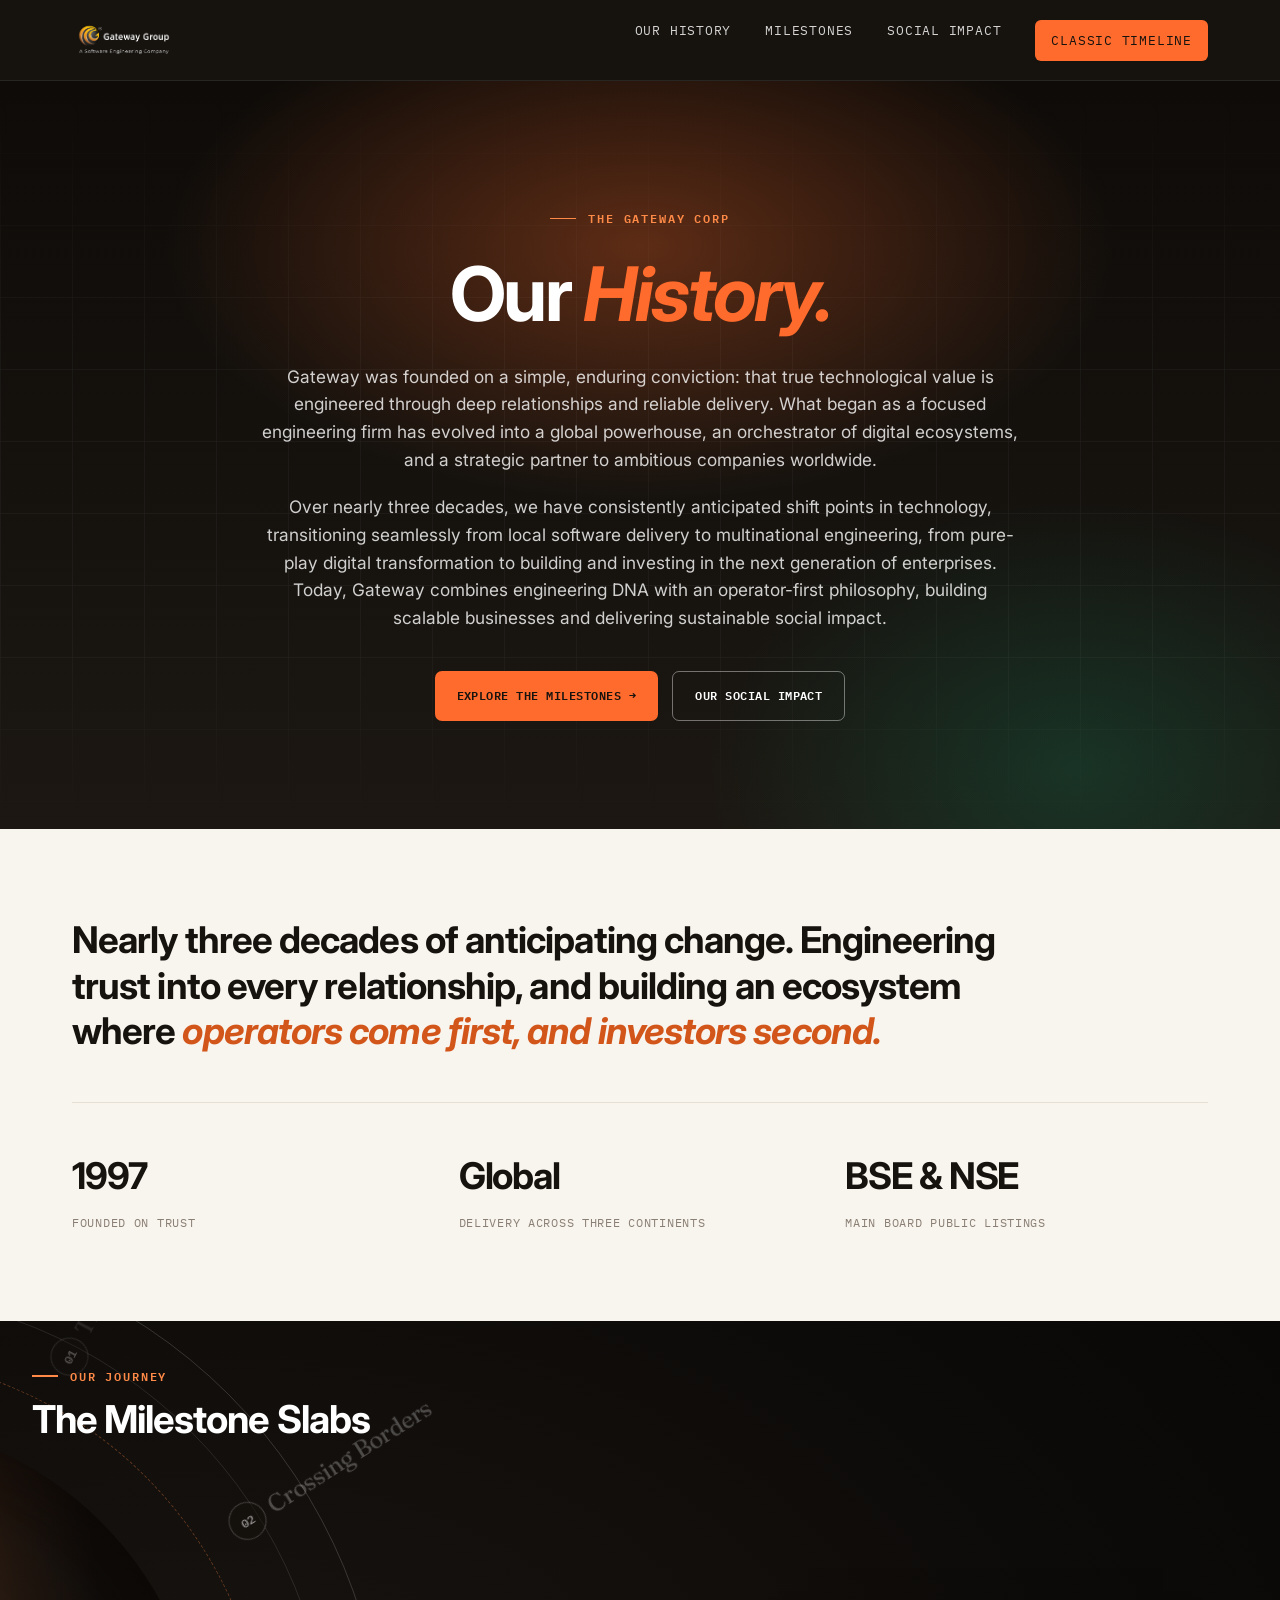
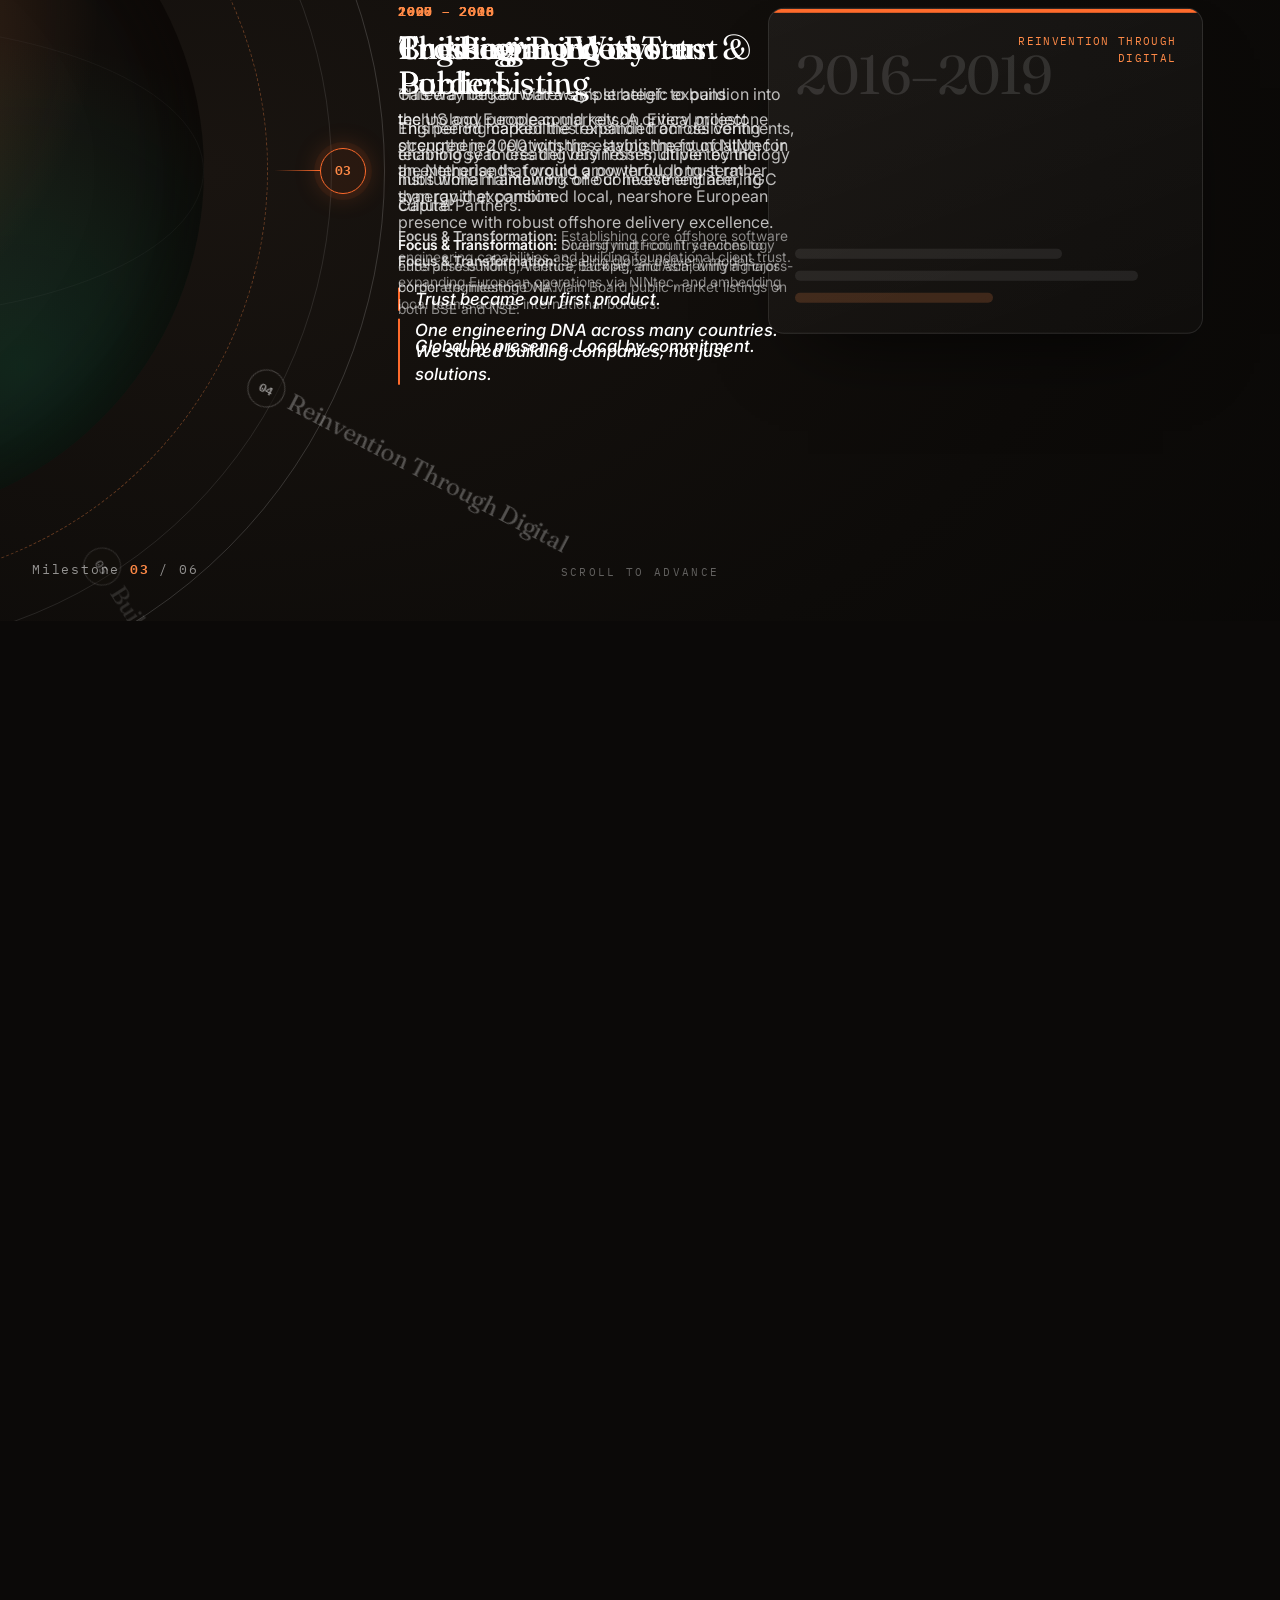
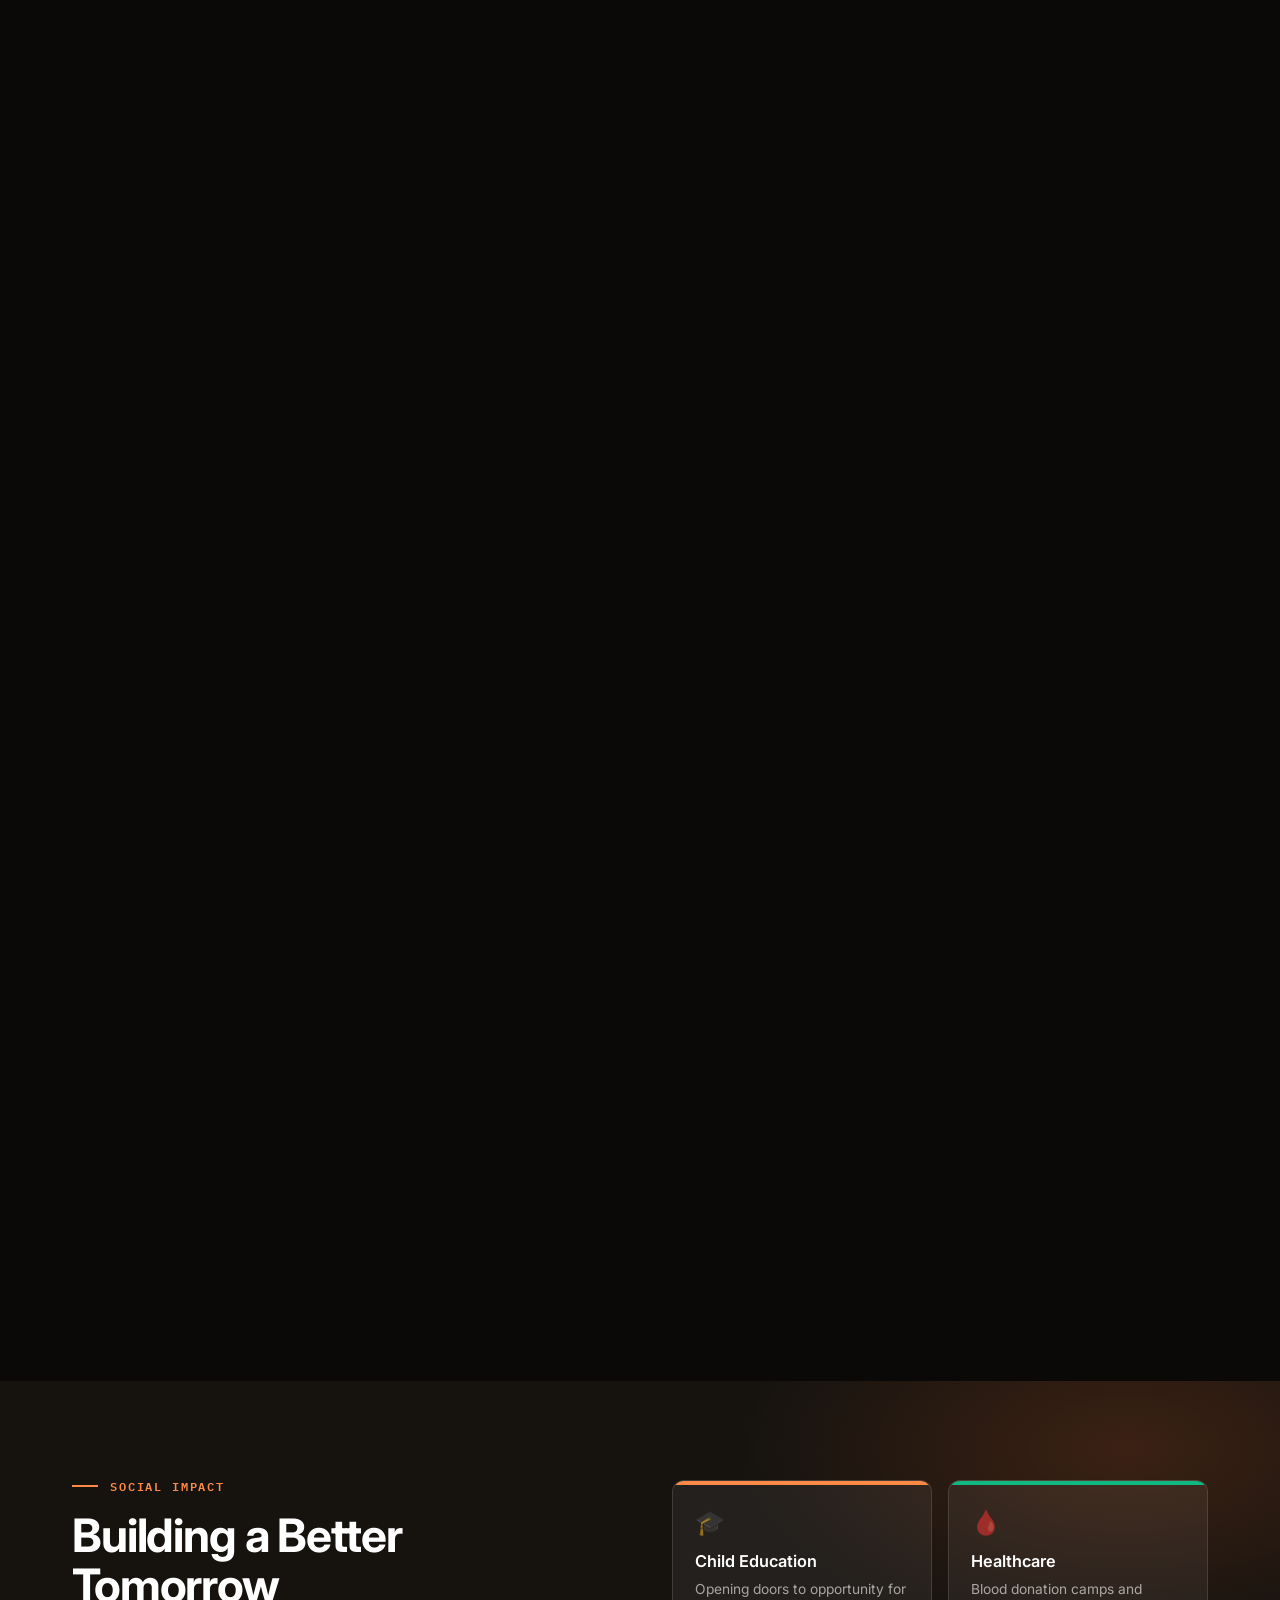
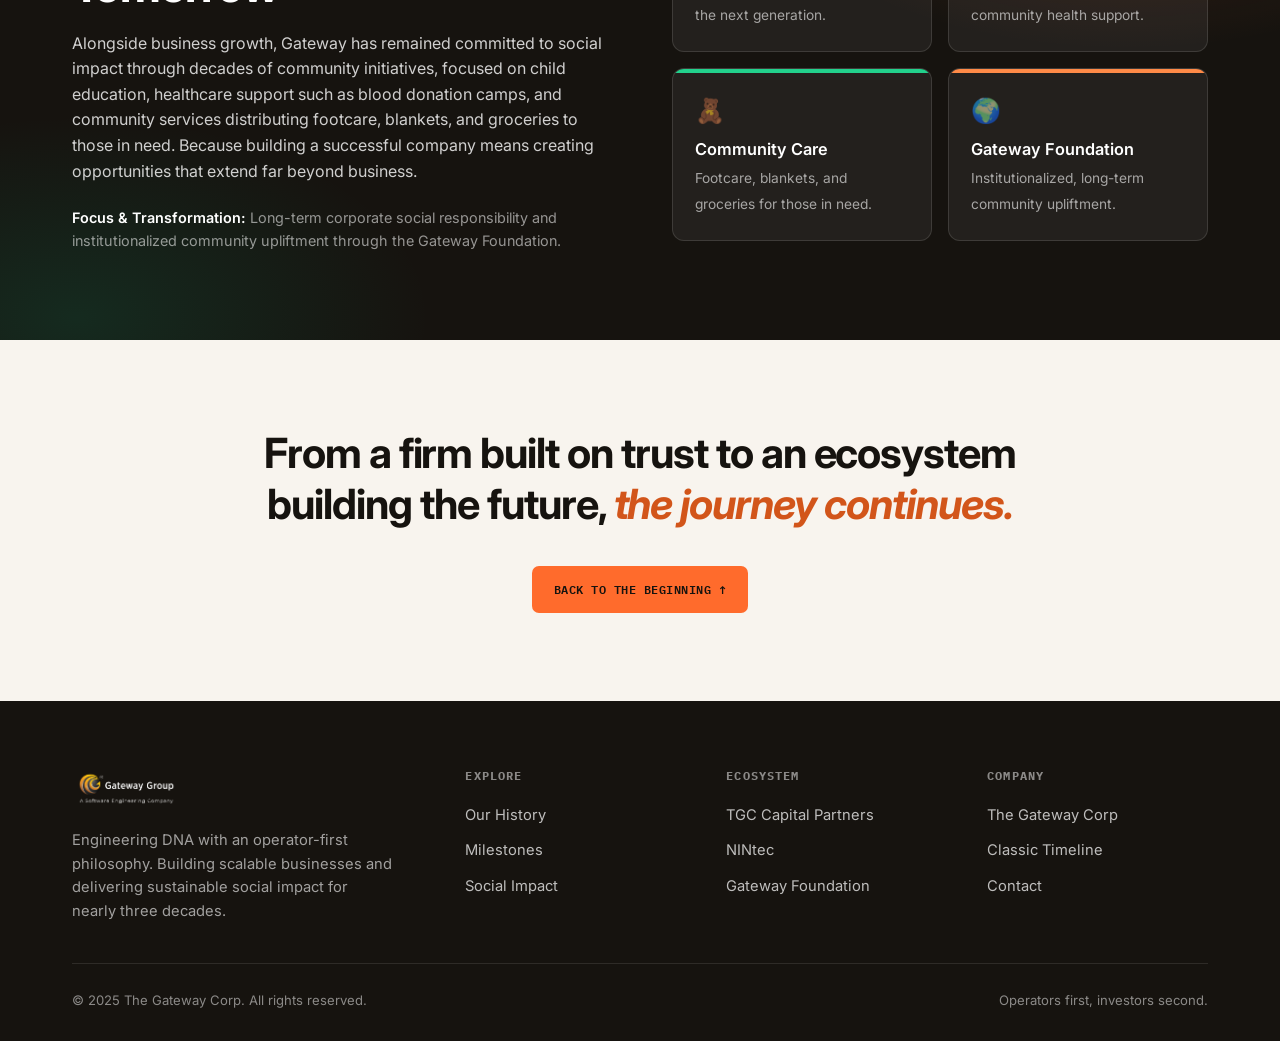
==== history-radial.html @ 547f0aa1 "Initial commit: The Gateway Corp — Our History website Two versions of the milestone timeline built " ====
<!DOCTYPE html>
<html lang="en">
<head>
<meta charset="UTF-8" />
<meta name="viewport" content="width=device-width, initial-scale=1.0" />
<title>Our History | The Gateway Corp — Radial</title>
<meta name="description" content="The history of The Gateway Corp presented as an interactive radial timeline of milestone eras, from 1997 to 2025." />
<link rel="icon" type="image/png" href="assets/logo/TGC-Logo-black.png" />
<link rel="preconnect" href="https://fonts.googleapis.com" />
<link rel="preconnect" href="https://fonts.gstatic.com" crossorigin />
<link href="https://fonts.googleapis.com/css2?family=Inter:wght@400;500;600;700&family=IBM+Plex+Mono:wght@400;500;600&family=Fraunces:opsz,wght@9..144,400;9..144,500&display=swap" rel="stylesheet" />
<link rel="stylesheet" href="assets/css/style.css" />
<link rel="stylesheet" href="assets/css/radial.css" />
</head>
<body id="top">

<!-- ===================== NAV ===================== -->
<header class="nav">
  <div class="wrap nav-inner">
    <a href="#top" aria-label="The Gateway Corp home">
      <img class="nav-logo" src="assets/logo/TGC-Logo-white.png" alt="Gateway Group" />
    </a>
    <nav class="navlinks" id="navlinks">
      <a href="#history">Our History</a>
      <a href="#journey">Milestones</a>
      <a href="#impact">Social Impact</a>
      <a href="index.html" class="nav-cta">Classic Timeline</a>
    </nav>
    <button class="nav-toggle" id="navToggle" aria-label="Toggle menu">&#9776;</button>
  </div>
</header>

<!-- ===================== HERO ===================== -->
<section class="hero">
  <div class="hero-grid"></div>
  <div class="wrap">
    <span class="eyebrow">The Gateway Corp</span>
    <h1>Our <em>History.</em></h1>
    <p>Gateway was founded on a simple, enduring conviction: that true technological value is engineered through deep relationships and reliable delivery. What began as a focused engineering firm has evolved into a global powerhouse, an orchestrator of digital ecosystems, and a strategic partner to ambitious companies worldwide.</p>
    <p>Over nearly three decades, we have consistently anticipated shift points in technology, transitioning seamlessly from local software delivery to multinational engineering, from pure-play digital transformation to building and investing in the next generation of enterprises. Today, Gateway combines engineering DNA with an operator-first philosophy, building scalable businesses and delivering sustainable social impact.</p>
    <div class="actions">
      <a href="#journey" class="btn btn--solid">Explore the milestones &#8594;</a>
      <a href="#impact" class="btn btn--ghost">Our social impact</a>
    </div>
  </div>
</section>

<!-- ===================== STATEMENT ===================== -->
<section class="section statement" id="history">
  <div class="wrap">
    <p class="lead reveal">Nearly three decades of anticipating change. Engineering trust into every relationship, and building an ecosystem where <em>operators come first, and investors second.</em></p>
    <div class="stats reveal">
      <div class="stat"><div class="k">1997</div><div class="l">Founded on trust</div></div>
      <div class="stat"><div class="k">Global</div><div class="l">Delivery across three continents</div></div>
      <div class="stat"><div class="k">BSE &amp; NSE</div><div class="l">Main Board public listings</div></div>
    </div>
  </div>
</section>

<!-- ===================== RADIAL TIMELINE ===================== -->
<section class="radial-track" id="radialTrack" aria-label="Milestone timeline">
  <div class="radial-stage" id="radialStage">

    <div class="radial-head">
      <span class="eyebrow">Our Journey</span>
      <h2>The Milestone Slabs</h2>
    </div>

    <!-- Dial -->
    <div class="dial" id="dial">
      <div class="ring r1"></div>
      <div class="ring r2"></div>
      <div class="ring r3"></div>
      <div class="sphere"></div>
      <div class="dial-wheel" id="dialWheel"></div>
    </div>

    <!-- Fixed active connector at 3 o'clock -->
    <div class="active-connector" id="activeConnector">
      <span class="line"></span>
      <span class="token" id="connToken">01</span>
    </div>

    <!-- Active content panels (crossfade) -->
    <div class="radial-content" id="radialContent">
      <article class="era is-active" data-year="1997 – 2000" data-title="The Beginning of Trust">
        <div class="era-year">1997 &ndash; 2000</div>
        <h3>The Beginning of Trust</h3>
        <p class="desc">Gateway began with a simple belief: to build technology people could rely on. Every project strengthened relationships, laying the foundation for an enterprise that would grow through trust rather than rapid expansion.</p>
        <p class="focus"><b>Focus &amp; Transformation:</b> Establishing core offshore software engineering capabilities and building foundational client trust.</p>
        <p class="diff">Trust became our first product.</p>
      </article>

      <article class="era" data-year="2000 – 2008" data-title="Crossing Borders">
        <div class="era-year">2000 &ndash; 2008</div>
        <h3>Crossing Borders</h3>
        <p class="desc">This era marked Gateway&rsquo;s strategic expansion into the US and European markets. A critical milestone occurred in 2000 with the establishment of NINtec in the Netherlands, forging a powerful, long-term synergy that combined local, nearshore European presence with robust offshore delivery excellence.</p>
        <p class="focus"><b>Focus &amp; Transformation:</b> Scaling global delivery models, expanding European operations via NINtec, and embedding local teams across international borders.</p>
        <p class="diff">Global by presence. Local by commitment.</p>
      </article>

      <article class="era" data-year="2008 – 2016" data-title="Engineering Without Borders">
        <div class="era-year">2008 &ndash; 2016</div>
        <h3>Engineering Without Borders</h3>
        <p class="desc">Engineering capabilities expanded across continents, enabling seamless delivery from multiple technology hubs while maintaining one cohesive engineering culture.</p>
        <p class="focus"><b>Focus &amp; Transformation:</b> Scaling multi-country technology hubs across North America, Europe, and Asia, unifying cross-border engineering DNA.</p>
        <p class="diff">One engineering DNA across many countries.</p>
      </article>

      <article class="era" data-year="2016 – 2019" data-title="Reinvention Through Digital">
        <div class="era-year">2016 &ndash; 2019</div>
        <h3>Reinvention Through Digital</h3>
        <p class="desc">Recognizing the market shift, Gateway and NINtec consolidated and rebranded as a unified digital entity. Concurrently, the ecosystem laid its first public market foundation with an initial listing on the Bombay Stock Exchange (BSE) as an MSME, while heavily developing niche automotive and logistics platforms.</p>
        <p class="focus"><b>Focus &amp; Transformation:</b> Consolidating regional brands into a unified digital engineering powerhouse; establishing public market roots and transitioning into a digital transformation partner.</p>
        <p class="diff">We evolved before the market demanded it.</p>
      </article>

      <article class="era" data-year="2020 – 2023" data-title="Building an Ecosystem">
        <div class="era-year">2020 &ndash; 2023</div>
        <h3>Building an Ecosystem &amp; Public Listing</h3>
        <p class="desc">This period marked the transition from delivering technology to creating businesses, driven by the institutional framework of our investment arm, TGC Capital Partners.</p>
        <p class="focus"><b>Focus &amp; Transformation:</b> Diversifying from IT services to enterprise building, venture backing, and achieving a major corporate milestone via Main Board public market listings on both BSE and NSE.</p>
        <p class="diff">We started building companies, not just solutions.</p>
      </article>

      <article class="era" data-year="2024 – 2025" data-title="Innovation Through Partnerships">
        <div class="era-year">2024 &ndash; 2025</div>
        <h3>Innovation Through Partnerships</h3>
        <p class="desc">Gateway expanded into emerging technologies through strategic partnerships with ambitious founders across Europe, transitioning from traditional software frameworks to cognitive and experiential solutions.</p>
        <p class="focus"><b>Focus &amp; Transformation:</b> Co-creating platforms in AI, healthcare, corporate communications, event technology, and digital experiences.</p>
        <p class="diff">Every partnership expands the ecosystem for everyone. Operators first. Investors second.</p>
      </article>
    </div>

    <!-- Right slab visual -->
    <div class="radial-slab" id="radialSlab">
      <span class="slab-year" id="slabYear">1997&ndash;2000</span>
      <span class="slab-title" id="slabTitle">The Beginning of Trust</span>
      <div class="slab-skeleton"><i></i><i></i><i></i></div>
    </div>

    <div class="radial-count">Milestone <b id="countNow">01</b> / 06</div>
    <div class="radial-hint">Scroll to advance</div>

  </div>
</section>

<!-- ===================== SOCIAL IMPACT ===================== -->
<section class="section impact" id="impact">
  <div class="wrap">
    <div>
      <span class="eyebrow">Social Impact</span>
      <h2>Building a Better Tomorrow</h2>
      <p>Alongside business growth, Gateway has remained committed to social impact through decades of community initiatives, focused on child education, healthcare support such as blood donation camps, and community services distributing footcare, blankets, and groceries to those in need. Because building a successful company means creating opportunities that extend far beyond business.</p>
      <p class="focus"><b>Focus &amp; Transformation:</b> Long-term corporate social responsibility and institutionalized community upliftment through the Gateway Foundation.</p>
    </div>
    <div class="pillars">
      <div class="pillar"><span class="pillar__strip card__strip--orange"></span><span class="ic">&#127891;</span><h4>Child Education</h4><span>Opening doors to opportunity for the next generation.</span></div>
      <div class="pillar"><span class="pillar__strip card__strip--emerald"></span><span class="ic">&#129656;</span><h4>Healthcare</h4><span>Blood donation camps and community health support.</span></div>
      <div class="pillar"><span class="pillar__strip card__strip--mint"></span><span class="ic">&#129528;</span><h4>Community Care</h4><span>Footcare, blankets, and groceries for those in need.</span></div>
      <div class="pillar"><span class="pillar__strip card__strip--orange"></span><span class="ic">&#127757;</span><h4>Gateway Foundation</h4><span>Institutionalized, long-term community upliftment.</span></div>
    </div>
  </div>
</section>

<!-- ===================== CLOSING ===================== -->
<section class="section closing">
  <div class="wrap">
    <h2 class="reveal">From a firm built on trust to an ecosystem building the future, <em>the journey continues.</em></h2>
    <a href="#top" class="btn btn--solid">Back to the beginning &#8593;</a>
  </div>
</section>

<!-- ===================== FOOTER ===================== -->
<footer>
  <div class="wrap">
    <div class="grid">
      <div>
        <img class="foot-logo" src="assets/logo/TGC-Logo-white.png" alt="Gateway Group" />
        <p class="about">Engineering DNA with an operator-first philosophy. Building scalable businesses and delivering sustainable social impact for nearly three decades.</p>
      </div>
      <div>
        <h5>Explore</h5>
        <ul>
          <li><a href="#history">Our History</a></li>
          <li><a href="#journey">Milestones</a></li>
          <li><a href="#impact">Social Impact</a></li>
        </ul>
      </div>
      <div>
        <h5>Ecosystem</h5>
        <ul>
          <li><a href="#journey">TGC Capital Partners</a></li>
          <li><a href="#journey">NINtec</a></li>
          <li><a href="#impact">Gateway Foundation</a></li>
        </ul>
      </div>
      <div>
        <h5>Company</h5>
        <ul>
          <li><a href="#top">The Gateway Corp</a></li>
          <li><a href="index.html">Classic Timeline</a></li>
          <li><a href="#top">Contact</a></li>
        </ul>
      </div>
    </div>
    <div class="legal">
      <span>&copy; 2025 The Gateway Corp. All rights reserved.</span>
      <span>Operators first, investors second.</span>
    </div>
  </div>
</footer>

<script src="assets/js/main.js"></script>
<script src="assets/js/radial.js"></script>
</body>
</html>
---- assets/css/style.css ----
/* =====================================================================
   Ember Design System — The Gateway Corp
   Our History page
   ===================================================================== */

:root{
  /* Colors */
  --bg:#F8F4EE;
  --surface:#FFFFFF;
  --ink:#16130F;
  --ink2:#5A5048;
  --muted:#8A7F74;
  --line:#E7DFD3;
  --line2:#D7CDBE;
  --dark:#16130F;
  --charcoal:#221E18;
  --orange:#FF6B2C;
  --orange-bright:#FF8A47;
  --orange-deep:#D2551A;
  --mint:#22D18C;
  --emerald:#0FB981;
  --emerald-deep:#0A8F63;

  /* Typography */
  --sans:"Inter",system-ui,-apple-system,"Segoe UI",sans-serif;
  --mono:"IBM Plex Mono",ui-monospace,monospace;

  /* Layout */
  --wrap:1200px;
  --pad:32px;

  --ease:cubic-bezier(.2,.7,.2,1);
}

*{box-sizing:border-box;margin:0;padding:0}
html{scroll-behavior:smooth}
body{
  font-family:var(--sans);
  color:var(--ink2);
  background:var(--bg);
  line-height:1.6;
  -webkit-font-smoothing:antialiased;
  text-rendering:optimizeLegibility;
  overflow-x:hidden;
}
img{max-width:100%;display:block}
a{color:inherit;text-decoration:none}
::selection{background:var(--orange);color:#fff}

h1,h2,h3,h4{color:var(--ink);line-height:1.08}
h1{font-weight:700;letter-spacing:-.035em}
h2{font-weight:700;letter-spacing:-.025em}
h3{font-weight:700;letter-spacing:-.01em}
em{font-style:italic}

.wrap{max-width:var(--wrap);margin:0 auto;padding:0 var(--pad)}

/* ---------- Shared bits ---------- */
.eyebrow{
  font-family:var(--mono);
  font-size:.72rem;
  font-weight:600;
  letter-spacing:.16em;
  text-transform:uppercase;
  color:var(--orange-deep);
  display:inline-flex;align-items:center;gap:12px;
}
.eyebrow::before{content:"";width:26px;height:1.5px;background:var(--orange)}
.section{padding:88px 0}

.btn{
  display:inline-flex;align-items:center;gap:9px;
  font-family:var(--mono);font-size:.76rem;font-weight:600;
  text-transform:uppercase;letter-spacing:.04em;
  padding:14px 22px;border-radius:7px;cursor:pointer;
  transition:background .2s var(--ease),color .2s var(--ease),transform .2s var(--ease),border-color .2s var(--ease);
}
.btn--solid{background:var(--orange);color:var(--ink)}
.btn--solid:hover{background:var(--ink);color:#fff;transform:translateY(-2px)}
.btn--ghost{border:1.5px solid rgba(255,255,255,.4);color:#fff}
.btn--ghost:hover{background:#fff;color:var(--ink)}

/* ---------- NAV ---------- */
header.nav{
  position:sticky;top:0;z-index:50;
  background:var(--dark);
  border-bottom:1px solid rgba(255,255,255,.08);
}
.nav-inner{display:flex;align-items:center;justify-content:space-between;height:80px}
.nav-logo{height:42px;width:auto}
.navlinks{display:flex;gap:34px}
.navlinks a{
  font-family:var(--mono);font-size:.82rem;text-transform:uppercase;
  letter-spacing:.06em;color:rgba(255,255,255,.82);
  transition:color .2s;position:relative;
}
.navlinks a:hover{color:var(--orange-bright)}
.nav-cta{color:var(--ink)!important;background:var(--orange);padding:10px 16px;border-radius:6px}
.nav-cta:hover{background:var(--orange-bright);color:var(--ink)!important}
.nav-toggle{display:none;background:none;border:0;color:#fff;font-size:1.4rem;cursor:pointer}
@media(max-width:860px){
  .navlinks{
    position:absolute;top:80px;left:0;right:0;background:var(--charcoal);
    flex-direction:column;gap:0;padding:8px;
    border-bottom:1px solid rgba(255,255,255,.12);
    display:none;
  }
  .navlinks.open{display:flex}
  .navlinks a{padding:14px 12px;border-radius:8px}
  .navlinks a:hover{background:rgba(255,255,255,.06)}
  .nav-toggle{display:block}
}

/* ---------- HERO ---------- */
.hero{
  position:relative;overflow:hidden;text-align:center;
  color:#fff;padding:120px 0 108px;
  background:
    radial-gradient(60% 55% at 50% 22%,rgba(255,107,44,.32),transparent 62%),
    radial-gradient(48% 60% at 84% 92%,rgba(15,185,129,.18),transparent 60%),
    linear-gradient(180deg,#0E0B08 0%,#16130F 62%,#1C1712 100%);
}
.hero-grid{position:absolute;inset:0;opacity:.06;
  background-image:linear-gradient(rgba(255,255,255,.6) 1px,transparent 1px),linear-gradient(90deg,rgba(255,255,255,.6) 1px,transparent 1px);
  background-size:72px 72px;
  mask-image:linear-gradient(to bottom,transparent,#000 35%,#000 75%,transparent)}
.hero .wrap{position:relative;z-index:2}
.hero .eyebrow{color:var(--orange-bright);justify-content:center;margin-bottom:26px}
.hero .eyebrow::before{background:var(--orange-bright)}
.hero h1{color:#fff;font-size:clamp(2.6rem,6vw,4.7rem);margin-bottom:28px}
.hero h1 em{color:var(--orange)}
.hero p{max-width:760px;margin:0 auto;color:rgba(255,255,255,.8);font-size:1.08rem;font-weight:400}
.hero p + p{margin-top:20px}
.hero .actions{margin-top:40px;display:flex;gap:14px;justify-content:center;flex-wrap:wrap}

/* ---------- STATEMENT ---------- */
.statement .lead{
  font-size:clamp(1.5rem,3vw,2.3rem);font-weight:700;letter-spacing:-.025em;
  color:var(--ink);max-width:960px;line-height:1.24;
}
.statement .lead em{color:var(--orange-deep)}
.stats{margin-top:48px;display:grid;grid-template-columns:repeat(3,1fr);gap:24px;border-top:1px solid var(--line);padding-top:44px}
.stat .k{font-size:2.3rem;font-weight:700;color:var(--ink);letter-spacing:-.03em}
.stat .l{font-family:var(--mono);font-size:.74rem;text-transform:uppercase;letter-spacing:.06em;color:var(--muted);margin-top:8px}
@media(max-width:680px){.stats{grid-template-columns:1fr;gap:26px}}

/* ---------- TIMELINE ---------- */
.journey{background:var(--surface);border-top:1px solid var(--line);border-bottom:1px solid var(--line)}
.sec-head{max-width:720px;margin-bottom:64px}
.sec-head h2{font-size:clamp(1.9rem,3.6vw,2.9rem);margin-top:16px}
.sec-head p{margin-top:16px;color:var(--muted);font-size:1.05rem}

.timeline{position:relative;padding-left:40px}
.timeline::before{content:"";position:absolute;left:7px;top:6px;bottom:6px;width:2px;background:var(--line)}
.tl-progress{position:absolute;left:7px;top:6px;width:2px;height:0;background:linear-gradient(var(--orange),var(--orange-deep));border-radius:2px;transition:height .1s linear}

.node{position:relative;margin-bottom:34px}
.node:last-child{margin-bottom:0}
.node .dot{
  position:absolute;left:-40px;top:26px;width:16px;height:16px;border-radius:50%;
  background:var(--surface);border:2px solid var(--orange);z-index:2;
  transition:box-shadow .5s var(--ease);
}
.node .dot::after{content:"";position:absolute;inset:3px;border-radius:50%;background:var(--orange);transform:scale(0);transition:transform .5s var(--ease)}
.node.in .dot{box-shadow:0 0 0 7px rgba(255,107,44,.12)}
.node.in .dot::after{transform:scale(1)}

.card{
  position:relative;background:var(--surface);border:1px solid var(--line);
  border-radius:14px;padding:30px 32px;overflow:hidden;
  box-shadow:0 1px 2px rgba(22,19,15,.03);
  opacity:0;transform:translateY(26px);
  transition:opacity .6s var(--ease),transform .6s var(--ease),border-color .2s var(--ease),box-shadow .2s var(--ease);
}
.node.in .card{opacity:1;transform:none}
.card:hover{border-color:var(--orange);box-shadow:0 22px 44px -30px rgba(22,19,15,.45);transform:translateY(-3px)}
.card__strip{position:absolute;top:0;left:0;right:0;height:4px}
.card__strip--orange{background:var(--orange-bright)}
.card__strip--emerald{background:var(--emerald)}
.card__strip--mint{background:var(--mint)}
.year{font-family:var(--mono);font-size:.82rem;font-weight:600;letter-spacing:.05em;color:var(--orange-deep)}
.card h3{font-size:1.28rem;margin:8px 0 14px}
.card .desc{font-size:.98rem;color:var(--ink2)}
.card .focus{margin-top:16px;font-size:.9rem;color:var(--muted);line-height:1.55}
.card .focus b{color:var(--ink2);font-weight:600}
.card .diff{
  margin-top:20px;padding-left:16px;border-left:2px solid var(--orange);
  font-size:1.08rem;font-weight:600;font-style:italic;color:var(--ink);letter-spacing:-.01em;line-height:1.35;
}

/* ---------- SOCIAL IMPACT ---------- */
.impact{background:var(--dark);color:#fff;position:relative;overflow:hidden}
.impact::before{content:"";position:absolute;inset:0;
  background:radial-gradient(50% 60% at 88% 12%,rgba(255,107,44,.16),transparent 60%),radial-gradient(46% 60% at 6% 96%,rgba(15,185,129,.14),transparent 60%)}
.impact .wrap{position:relative;z-index:2;display:grid;grid-template-columns:1fr 1fr;gap:64px;align-items:center}
.impact .eyebrow{color:var(--orange-bright)}
.impact .eyebrow::before{background:var(--orange-bright)}
.impact h2{color:#fff;font-size:clamp(1.9rem,3.6vw,2.9rem);margin-top:16px}
.impact p{color:rgba(255,255,255,.8);margin-top:20px}
.impact .focus{margin-top:22px;font-size:.9rem;color:rgba(255,255,255,.55);font-family:var(--sans)}
.impact .focus b{color:#fff;font-weight:600}
.pillars{display:grid;grid-template-columns:1fr 1fr;gap:16px}
.pillar{
  position:relative;background:rgba(255,255,255,.06);border:1px solid rgba(255,255,255,.12);
  border-radius:12px;padding:24px 22px;overflow:hidden;
  transition:transform .2s var(--ease),border-color .2s var(--ease),background .2s;
}
.pillar:hover{transform:translateY(-4px);border-color:var(--orange-bright);background:rgba(255,255,255,.09)}
.pillar__strip{position:absolute;top:0;left:0;right:0;height:4px}
.pillar .ic{font-size:1.5rem;display:block;margin-bottom:12px}
.pillar h4{color:#fff;font-size:1.02rem;font-weight:600;margin-bottom:6px}
.pillar span{font-size:.86rem;color:rgba(255,255,255,.6);line-height:1.5}
@media(max-width:860px){.impact .wrap{grid-template-columns:1fr;gap:40px}}
@media(max-width:520px){.pillars{grid-template-columns:1fr}}

/* ---------- CLOSING ---------- */
.closing{text-align:center;background:var(--bg)}
.closing h2{font-size:clamp(1.7rem,3.4vw,2.6rem);max-width:840px;margin:0 auto;line-height:1.22}
.closing h2 em{color:var(--orange-deep)}
.closing .btn{margin-top:36px}

/* ---------- FOOTER ---------- */
footer{background:var(--dark);color:rgba(255,255,255,.7);padding:66px 0 30px}
footer .grid{display:grid;grid-template-columns:1.6fr 1fr 1fr 1fr;gap:40px;padding-bottom:40px;border-bottom:1px solid rgba(255,255,255,.1)}
footer .foot-logo{height:44px;width:auto;margin-bottom:18px}
footer .about{font-size:.92rem;color:rgba(255,255,255,.6);max-width:320px}
footer h5{font-family:var(--mono);font-size:.72rem;text-transform:uppercase;letter-spacing:.1em;color:rgba(255,255,255,.5);margin-bottom:16px}
footer ul{list-style:none}
footer li{margin-bottom:10px}
footer li a{font-size:.92rem;color:rgba(255,255,255,.72);transition:color .2s}
footer li a:hover{color:var(--orange-bright)}
footer .legal{display:flex;justify-content:space-between;flex-wrap:wrap;gap:12px;padding-top:26px;font-size:.82rem;color:rgba(255,255,255,.5)}
@media(max-width:860px){footer .grid{grid-template-columns:1fr 1fr}}
@media(max-width:520px){footer .grid{grid-template-columns:1fr}}

/* ---------- Reveal ---------- */
.reveal{opacity:0;transform:translateY(18px);transition:opacity .6s var(--ease),transform .6s var(--ease)}
.reveal.in{opacity:1;transform:none}

@media (prefers-reduced-motion:reduce){
  html{scroll-behavior:auto}
  *{animation:none!important;transition:none!important}
  .reveal,.card{opacity:1!important;transform:none!important}
}
---- assets/css/radial.css ----
/* =====================================================================
   Radial Dial Timeline — variant of "The Milestone Slabs"
   Reference interaction: titanintake.com/product-solution
   Depends on style.css (Ember tokens). Accent kept on-brand (orange).
   ===================================================================== */

.radial-track{position:relative;height:540vh;background:#0B0908}

.radial-stage{
  position:sticky;top:0;height:100vh;overflow:hidden;color:#fff;
  background:radial-gradient(120% 110% at 16% 50%,#191410 0%,#0d0b09 58%,#070605 100%);
}

/* section label (top-left) */
.radial-head{position:absolute;top:38px;left:var(--pad);z-index:6;max-width:340px}
.radial-head .eyebrow{color:var(--orange-bright)}
.radial-head .eyebrow::before{background:var(--orange-bright)}
.radial-head h2{color:#fff;font-size:clamp(1.6rem,3vw,2.4rem);margin-top:14px;letter-spacing:-.025em}

/* progress readout (bottom-left) */
.radial-count{position:absolute;bottom:40px;left:var(--pad);z-index:6;font-family:var(--mono);font-size:.8rem;letter-spacing:.14em;color:rgba(255,255,255,.55)}
.radial-count b{color:var(--orange-bright);font-weight:600}
.radial-hint{position:absolute;bottom:40px;left:50%;transform:translateX(-50%);z-index:6;font-family:var(--mono);font-size:.66rem;letter-spacing:.22em;text-transform:uppercase;color:rgba(255,255,255,.35)}

/* ---------- DIAL ---------- */
.dial{position:absolute;pointer-events:none}
.dial .ring{position:absolute;inset:0;border-radius:50%;border:1px solid rgba(255,255,255,.16)}
.dial .ring.r2{inset:5%;border-color:rgba(255,255,255,.1)}
.dial .ring.r3{inset:11%;border:1px dashed rgba(255,138,71,.34);animation:spin 60s linear infinite}
@keyframes spin{to{transform:rotate(360deg)}}
.dial .sphere{
  position:absolute;inset:17%;border-radius:50%;overflow:hidden;
  background:
    radial-gradient(120% 120% at 30% 26%,rgba(255,138,71,.30),transparent 46%),
    radial-gradient(90% 90% at 74% 78%,rgba(15,185,129,.14),transparent 52%),
    radial-gradient(circle at 50% 50%,#1d1813 0%,#0e0b09 72%);
  box-shadow:inset 0 0 90px rgba(0,0,0,.65),inset 10px 8px 70px rgba(255,138,71,.05);
}
.dial .sphere::before,.dial .sphere::after{content:"";position:absolute;inset:0;border-radius:50%;border:1px solid rgba(255,255,255,.05)}
.dial .sphere::before{transform:scaleX(.42)}
.dial .sphere::after{transform:scaleY(.42)}

.dial-wheel{position:absolute;inset:0;will-change:transform}

/* orbiting numbered nodes (ticks) — rotate with the wheel */
.tick{
  position:absolute;top:50%;left:50%;transform-origin:0 0;
  width:38px;height:38px;border-radius:50%;
  display:grid;place-items:center;
  font-family:var(--mono);font-size:.74rem;font-weight:600;color:rgba(255,255,255,.78);
  border:1.5px solid rgba(255,255,255,.3);background:rgba(18,14,10,.72);
  transition:border-color .3s,color .3s,background .3s,box-shadow .3s;
  will-change:opacity;
}
.tick.is-active{
  border-color:var(--orange);color:var(--orange-bright);background:rgba(255,107,44,.14);
  box-shadow:0 0 0 6px rgba(255,107,44,.08),0 0 30px rgba(255,107,44,.35);
}
/* orbiting era titles */
.spoke{
  position:absolute;top:50%;left:50%;transform-origin:0 0;
  width:300px;white-space:nowrap;will-change:opacity;
}
.spoke .s-title{font-family:"Fraunces",Georgia,serif;font-weight:400;font-size:1.5rem;color:rgba(255,255,255,.62);letter-spacing:-.01em;line-height:1}

/* active connector (fixed at 3 o'clock) */
.active-connector{position:absolute;z-index:5;display:flex;align-items:center;transform:translate(-50%,-50%)}
.active-connector .line{width:46px;height:1px;background:linear-gradient(90deg,transparent,var(--orange))}
.active-connector .token{
  width:46px;height:46px;flex:none;border-radius:50%;border:1.5px solid var(--orange);
  display:grid;place-items:center;font-family:var(--mono);font-size:.82rem;font-weight:600;color:var(--orange-bright);
  background:rgba(255,107,44,.08);box-shadow:0 0 0 6px rgba(255,107,44,.06),0 0 26px rgba(255,107,44,.25);
}

/* ---------- ACTIVE CONTENT PANEL ---------- */
.radial-content{position:absolute;z-index:5;top:50%;transform:translateY(-50%);max-width:400px}
.era{position:absolute;top:0;left:0;width:400px;opacity:0;transform:translateY(14px);pointer-events:none;transition:opacity .5s var(--ease),transform .5s var(--ease)}
.era.is-active{position:relative;opacity:1;transform:none;pointer-events:auto}
.era .era-year{font-family:var(--mono);font-size:.8rem;font-weight:600;letter-spacing:.06em;color:var(--orange-bright);margin-bottom:10px}
.era h3{font-family:"Fraunces",Georgia,serif;font-weight:400;color:#fff;font-size:2rem;letter-spacing:-.02em;margin-bottom:16px}
.era .desc{color:rgba(255,255,255,.72);font-size:1rem;line-height:1.6}
.era .focus{margin-top:16px;font-size:.86rem;color:rgba(255,255,255,.5);line-height:1.55}
.era .focus b{color:rgba(255,255,255,.75);font-weight:600}
.era .diff{margin-top:20px;padding-left:15px;border-left:2px solid var(--orange);font-style:italic;font-weight:500;color:#fff;font-size:1.05rem;line-height:1.35}

/* ---------- RIGHT SLAB VISUAL ---------- */
.radial-slab{
  position:absolute;z-index:4;right:6vw;top:50%;transform:translateY(-50%);
  width:min(34vw,460px);aspect-ratio:4/3;border-radius:16px;
  background:linear-gradient(160deg,rgba(255,255,255,.05),rgba(255,255,255,.02));
  border:1px solid rgba(255,255,255,.1);overflow:hidden;
  box-shadow:0 40px 80px -40px rgba(0,0,0,.8);
}
.radial-slab::before{content:"";position:absolute;top:0;left:0;right:0;height:4px;background:var(--orange)}
.slab-year{position:absolute;top:22px;left:26px;font-family:"Fraunces",serif;font-size:3.4rem;color:rgba(255,255,255,.12);font-weight:400;letter-spacing:-.02em;transition:opacity .4s}
.slab-title{position:absolute;top:24px;right:26px;font-family:var(--mono);font-size:.68rem;letter-spacing:.12em;text-transform:uppercase;color:var(--orange-bright);text-align:right;max-width:45%}
.slab-skeleton{position:absolute;left:26px;right:26px;bottom:30px;display:flex;flex-direction:column;gap:12px}
.slab-skeleton i{display:block;height:10px;border-radius:5px;background:rgba(255,255,255,.08)}
.slab-skeleton i:nth-child(1){width:70%}
.slab-skeleton i:nth-child(2){width:90%}
.slab-skeleton i:nth-child(3){width:52%;background:rgba(255,138,71,.18)}
.radial-slab.flip .slab-year,.radial-slab.flip .slab-title{opacity:0}

/* ---------- MOBILE / REDUCED-MOTION FALLBACK ---------- */
@media (max-width:900px){
  .radial-track{height:auto}
  .radial-stage{position:static;height:auto;overflow:visible;padding:80px 0 90px}
  .dial,.active-connector,.radial-slab,.radial-hint{display:none}
  .radial-head{position:static;max-width:none;margin:0 var(--pad) 40px}
  .radial-count{position:static;margin:0 var(--pad) 26px}
  .radial-content{position:static;transform:none;max-width:none;padding:0 var(--pad)}
  .era{position:relative;opacity:1;transform:none;width:auto;margin-bottom:34px;padding-left:20px;border-left:1px solid rgba(255,255,255,.12)}
  .era.is-active{border-left-color:var(--orange)}
  .era h3{font-size:1.5rem}
}
@media (prefers-reduced-motion:reduce){
  .dial .ring.r3{animation:none}
}
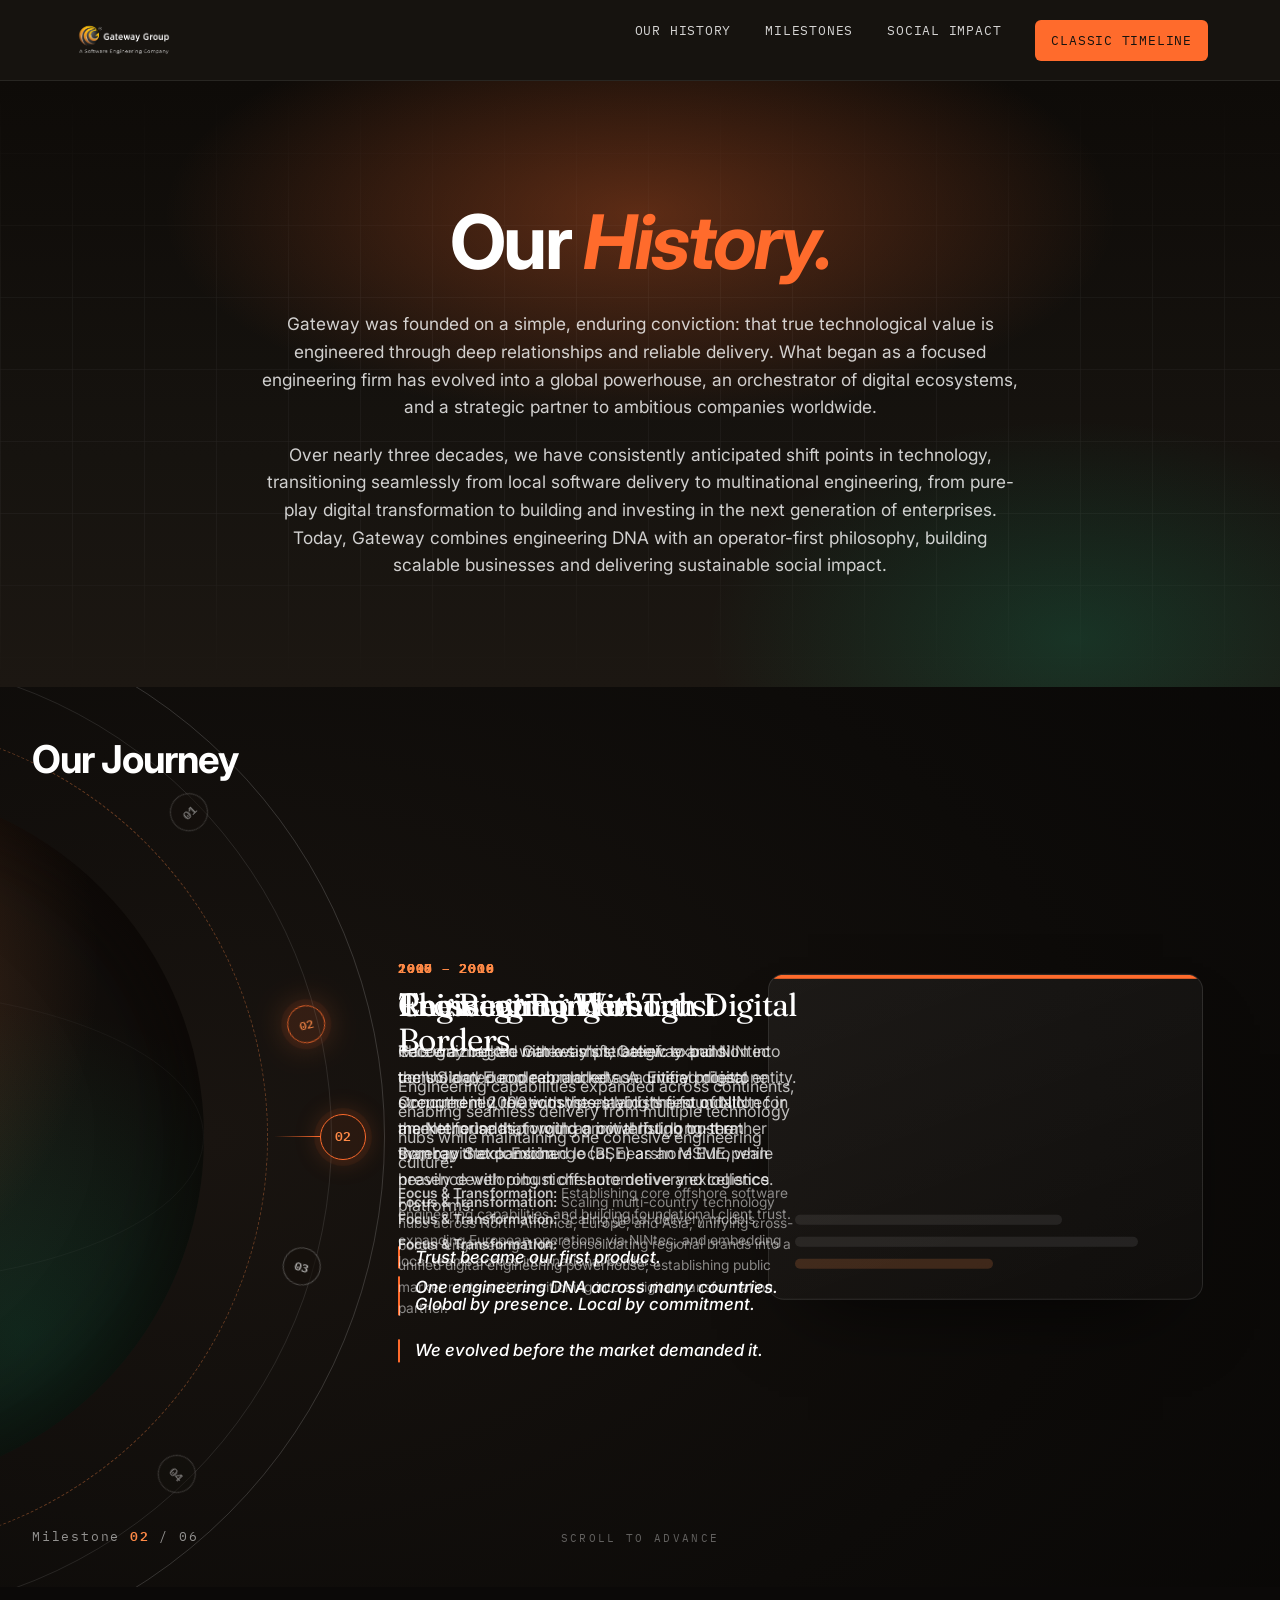
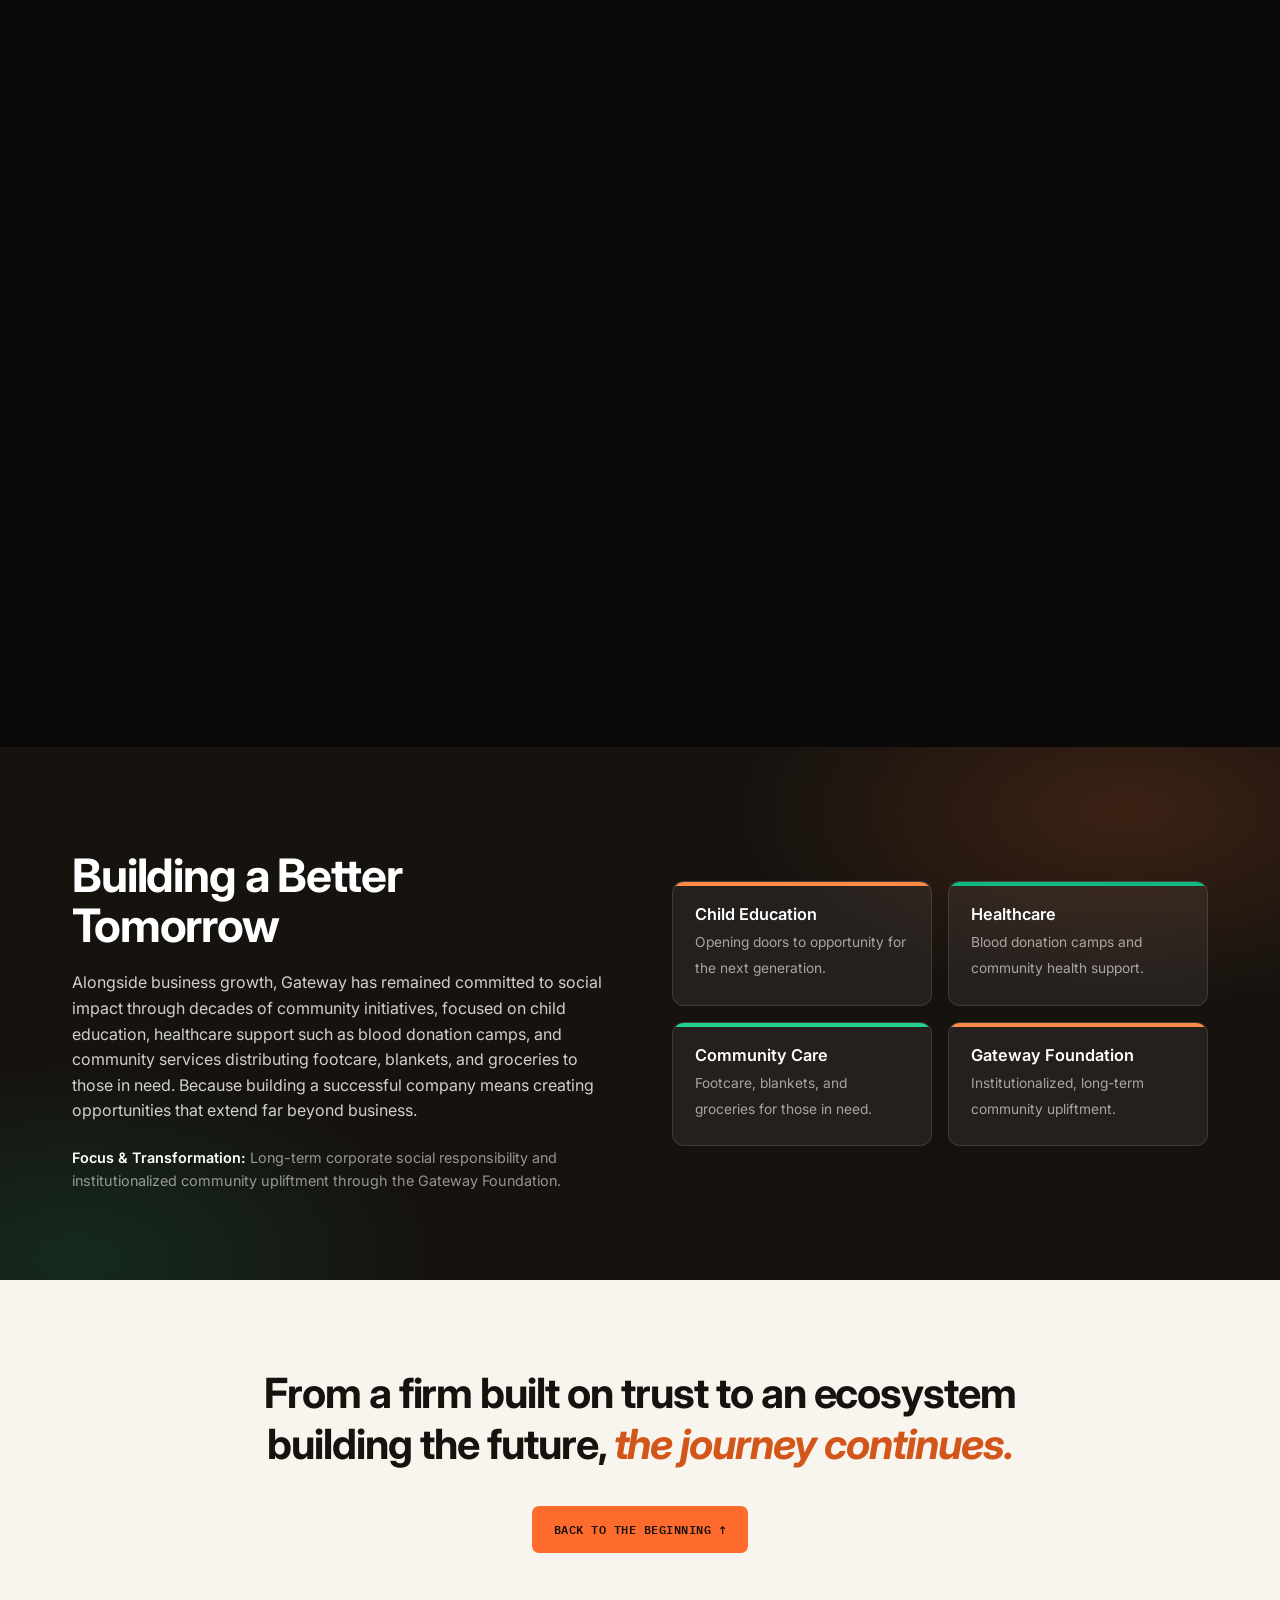
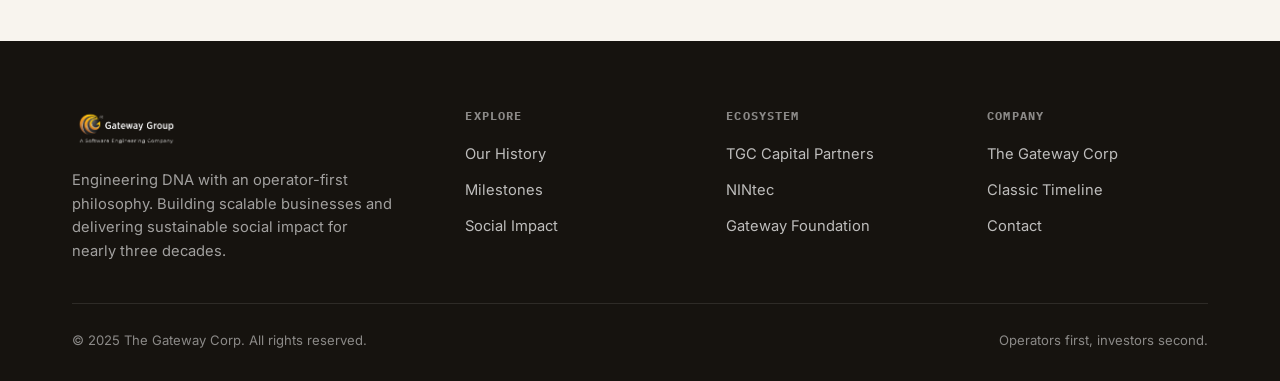
==== commit a1943096: "Trim hero, drop intro section, simplify headings, remove dial titles - Hero: remove eyebrow and CTA " ====
--- a/history-radial.html
+++ b/history-radial.html
@@ -21,7 +21,7 @@
       <img class="nav-logo" src="assets/logo/TGC-Logo-white.png" alt="Gateway Group" />
     </a>
     <nav class="navlinks" id="navlinks">
-      <a href="#history">Our History</a>
+      <a href="#top">Our History</a>
       <a href="#journey">Milestones</a>
       <a href="#impact">Social Impact</a>
       <a href="index.html" class="nav-cta">Classic Timeline</a>
@@ -34,36 +34,18 @@
 <section class="hero">
   <div class="hero-grid"></div>
   <div class="wrap">
-    <span class="eyebrow">The Gateway Corp</span>
     <h1>Our <em>History.</em></h1>
     <p>Gateway was founded on a simple, enduring conviction: that true technological value is engineered through deep relationships and reliable delivery. What began as a focused engineering firm has evolved into a global powerhouse, an orchestrator of digital ecosystems, and a strategic partner to ambitious companies worldwide.</p>
     <p>Over nearly three decades, we have consistently anticipated shift points in technology, transitioning seamlessly from local software delivery to multinational engineering, from pure-play digital transformation to building and investing in the next generation of enterprises. Today, Gateway combines engineering DNA with an operator-first philosophy, building scalable businesses and delivering sustainable social impact.</p>
-    <div class="actions">
-      <a href="#journey" class="btn btn--solid">Explore the milestones &#8594;</a>
-      <a href="#impact" class="btn btn--ghost">Our social impact</a>
-    </div>
-  </div>
-</section>
-
-<!-- ===================== STATEMENT ===================== -->
-<section class="section statement" id="history">
-  <div class="wrap">
-    <p class="lead reveal">Nearly three decades of anticipating change. Engineering trust into every relationship, and building an ecosystem where <em>operators come first, and investors second.</em></p>
-    <div class="stats reveal">
-      <div class="stat"><div class="k">1997</div><div class="l">Founded on trust</div></div>
-      <div class="stat"><div class="k">Global</div><div class="l">Delivery across three continents</div></div>
-      <div class="stat"><div class="k">BSE &amp; NSE</div><div class="l">Main Board public listings</div></div>
-    </div>
   </div>
 </section>
 
 <!-- ===================== RADIAL TIMELINE ===================== -->
-<section class="radial-track" id="radialTrack" aria-label="Milestone timeline">
+<section class="radial-track" id="journey" aria-label="Milestone timeline">
   <div class="radial-stage" id="radialStage">
 
     <div class="radial-head">
-      <span class="eyebrow">Our Journey</span>
-      <h2>The Milestone Slabs</h2>
+      <h2>Our Journey</h2>
     </div>
 
     <!-- Dial -->
@@ -149,16 +131,15 @@
 <section class="section impact" id="impact">
   <div class="wrap">
     <div>
-      <span class="eyebrow">Social Impact</span>
       <h2>Building a Better Tomorrow</h2>
       <p>Alongside business growth, Gateway has remained committed to social impact through decades of community initiatives, focused on child education, healthcare support such as blood donation camps, and community services distributing footcare, blankets, and groceries to those in need. Because building a successful company means creating opportunities that extend far beyond business.</p>
       <p class="focus"><b>Focus &amp; Transformation:</b> Long-term corporate social responsibility and institutionalized community upliftment through the Gateway Foundation.</p>
     </div>
     <div class="pillars">
-      <div class="pillar"><span class="pillar__strip card__strip--orange"></span><span class="ic">&#127891;</span><h4>Child Education</h4><span>Opening doors to opportunity for the next generation.</span></div>
-      <div class="pillar"><span class="pillar__strip card__strip--emerald"></span><span class="ic">&#129656;</span><h4>Healthcare</h4><span>Blood donation camps and community health support.</span></div>
-      <div class="pillar"><span class="pillar__strip card__strip--mint"></span><span class="ic">&#129528;</span><h4>Community Care</h4><span>Footcare, blankets, and groceries for those in need.</span></div>
-      <div class="pillar"><span class="pillar__strip card__strip--orange"></span><span class="ic">&#127757;</span><h4>Gateway Foundation</h4><span>Institutionalized, long-term community upliftment.</span></div>
+      <div class="pillar"><span class="pillar__strip card__strip--orange"></span><h4>Child Education</h4><span>Opening doors to opportunity for the next generation.</span></div>
+      <div class="pillar"><span class="pillar__strip card__strip--emerald"></span><h4>Healthcare</h4><span>Blood donation camps and community health support.</span></div>
+      <div class="pillar"><span class="pillar__strip card__strip--mint"></span><h4>Community Care</h4><span>Footcare, blankets, and groceries for those in need.</span></div>
+      <div class="pillar"><span class="pillar__strip card__strip--orange"></span><h4>Gateway Foundation</h4><span>Institutionalized, long-term community upliftment.</span></div>
     </div>
   </div>
 </section>
@@ -182,7 +163,7 @@
       <div>
         <h5>Explore</h5>
         <ul>
-          <li><a href="#history">Our History</a></li>
+          <li><a href="#top">Our History</a></li>
           <li><a href="#journey">Milestones</a></li>
           <li><a href="#impact">Social Impact</a></li>
         </ul>
--- a/assets/css/radial.css
+++ b/assets/css/radial.css
@@ -56,12 +56,6 @@
   border-color:var(--orange);color:var(--orange-bright);background:rgba(255,107,44,.14);
   box-shadow:0 0 0 6px rgba(255,107,44,.08),0 0 30px rgba(255,107,44,.35);
 }
-/* orbiting era titles */
-.spoke{
-  position:absolute;top:50%;left:50%;transform-origin:0 0;
-  width:300px;white-space:nowrap;will-change:opacity;
-}
-.spoke .s-title{font-family:"Fraunces",Georgia,serif;font-weight:400;font-size:1.5rem;color:rgba(255,255,255,.62);letter-spacing:-.01em;line-height:1}
 
 /* active connector (fixed at 3 o'clock) */
 .active-connector{position:absolute;z-index:5;display:flex;align-items:center;transform:translate(-50%,-50%)}
